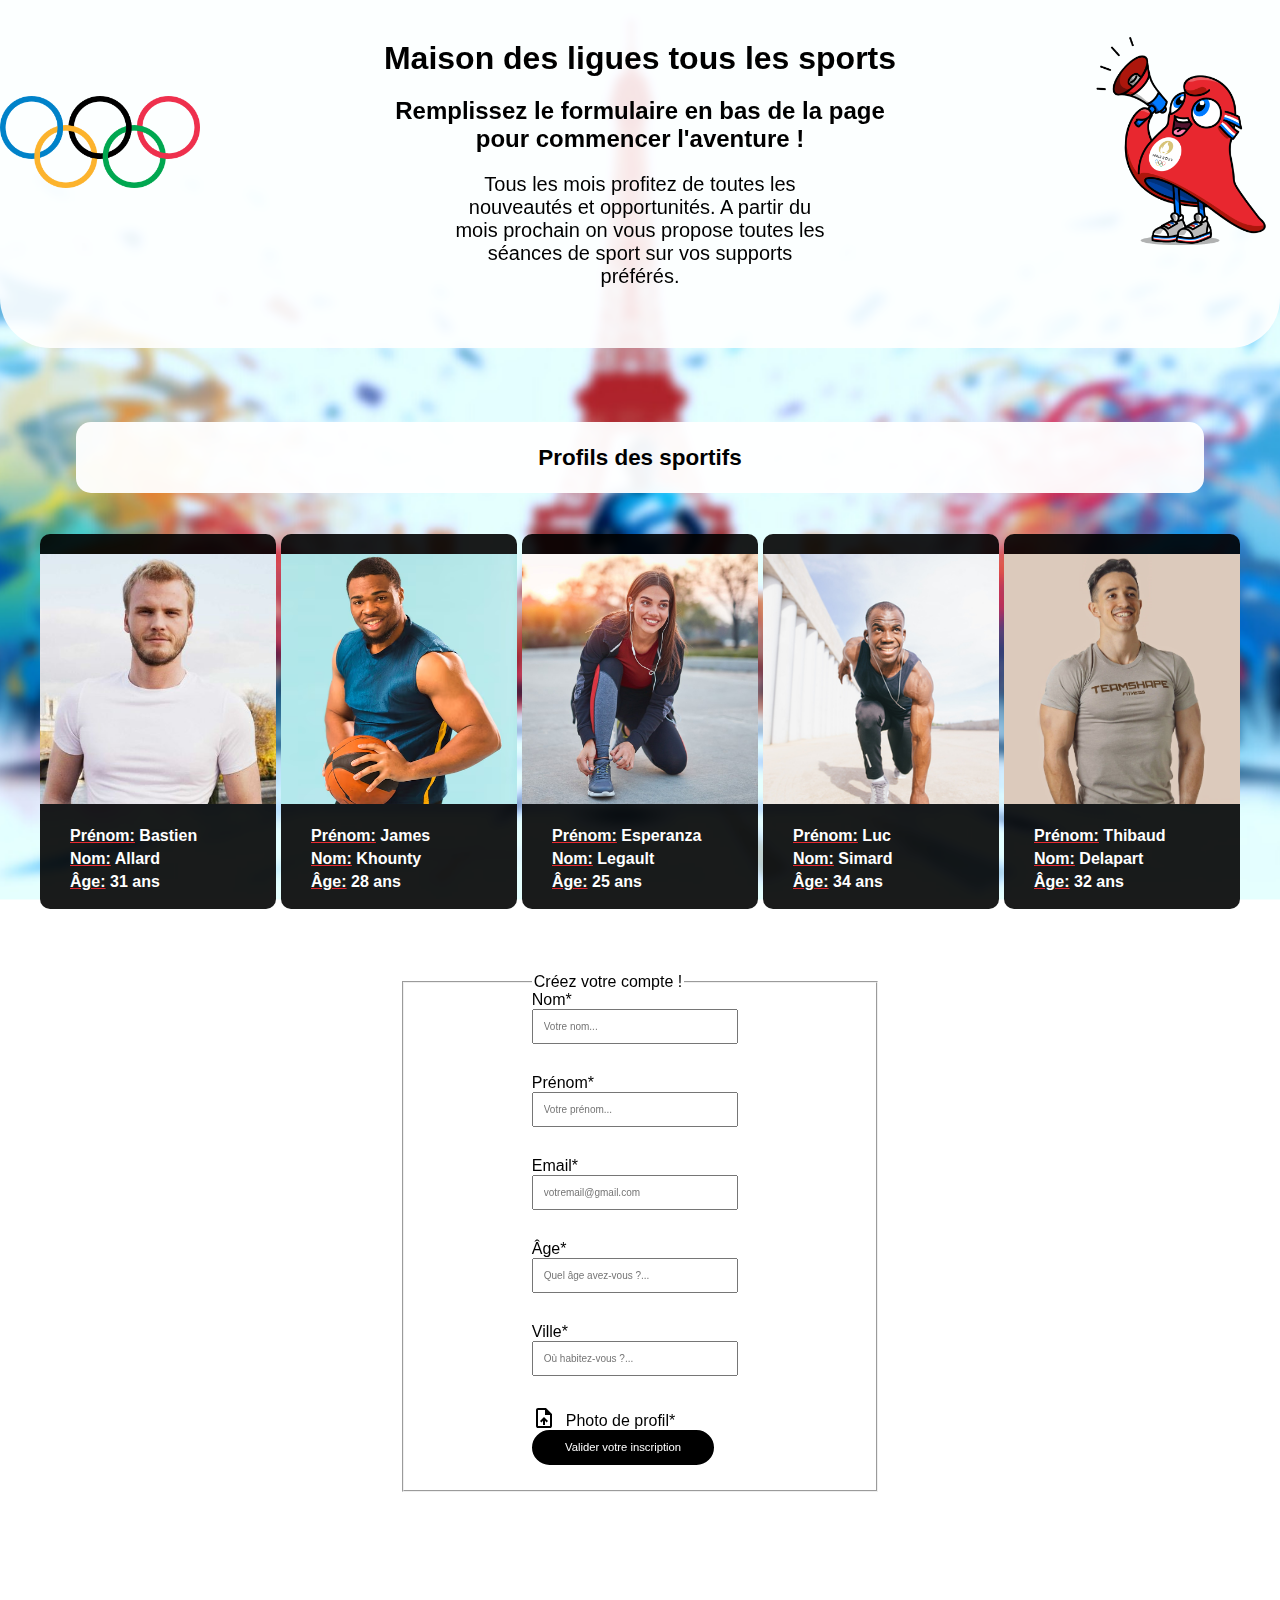
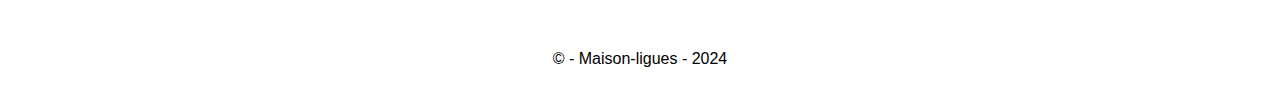
==== inscription.html @ 3a004d64 "logo added + underline + btn scroll" ====
<!DOCTYPE html>
<html lang="fr">

<head>
    <meta charset="UTF-8">
    <meta name="viewport" content="width=device-width, initial-scale=1.0">
    <link rel="icon" type="image/png" href="./asset/torche.png">
    <link href="https://unpkg.com/aos@2.3.1/dist/aos.css" rel="stylesheet">
    <link rel="stylesheet"
        href="https://fonts.googleapis.com/css2?family=Material+Symbols+Outlined:opsz,wght,FILL,GRAD@24,400,0,0" />
    <link rel="stylesheet" href="./css/main.css">
    <title>Maison des Ligues</title>
</head>

<body>

    <header>

        <div class="header-left">
            <img src="./asset/logojo.png" alt="logo jo" loading="lazy">
        </div>
        <div class="header-center">
        <h1 data-aos="fade-down">Maison des ligues tous les sports</h1>
        <h2 data-aos="fade-down">Remplissez le formulaire en bas de la page pour commencer l'aventure !</h2>
        <p data-aos="fade-down" class="prestext">Tous les mois profitez de toutes les nouveautés et opportunités. A
            partir du mois
            prochain on vous propose toutes les séances de sport sur vos supports préférés.</p>
        </div>

        <div class="header-right">
            <img src="./asset/mascotte.png" alt="logo jo" loading="lazy">
        </div>

    </header>

    <main>

        <section>

            <div class="section-title">
                <h3>Profils des sportifs</h3>
            </div>

            <figure>
                <img src="./asset/exemple13.jpg" alt="ATHLETISME" loading="lazy">
                <figcaption>
                    <p class="content_txt">
                        <span>Prénom:</span> Bastien<br>
                        <span>Nom:</span> Allard<br>
                        <span>Âge:</span> 31 ans<br>
                    </p>
                </figcaption>
            </figure>

            <figure>
                <img src="./asset/exemple14.jpg" alt="BADMINTON" loading="lazy">
                <figcaption>
                    <p class="content_txt">
                        <span>Prénom:</span> James<br>
                        <span>Nom:</span> Khounty<br>
                        <span>Âge:</span> 28 ans<br>
                    </p>
                </figcaption>
            </figure>

            <figure>
                <img src="./asset/exemple11.jpg" alt="BASKETBALL" loading="lazy">
                <figcaption>
                    <p class="content_txt">
                        <span>Prénom:</span> Esperanza<br>
                        <span>Nom:</span> Legault<br>
                        <span>Âge:</span> 25 ans<br>
                    </p>
                </figcaption>
            </figure>

            <figure>
                <img src="./asset/exemple4.jpg" alt="BMX FREESTYLE" loading="lazy">
                <figcaption>
                    <p class="content_txt">
                        <span>Prénom:</span> Luc<br>
                        <span>Nom:</span> Simard<br>
                        <span>Âge:</span> 34 ans<br>
                    </p>
                </figcaption>
            </figure>

            <figure>
                <img src="./asset/exemple10.jpg" alt="BOXE" loading="lazy">
                <figcaption>
                    <p class="content_txt">
                        <span>Prénom:</span> Thibaud<br>
                        <span>Nom:</span> Delapart<br>
                        <span>Âge:</span> 32 ans<br>
                    </p>
                </figcaption>
            </figure>

        </section>

        <fieldset id="inscription">
            <legend>Créez votre compte !</legend>
            <form method="post">

                <label for="nom">Nom*</label> <br>
                <input type="text" id="nom" name="nom" placeholder="Votre nom..." aria-required="true"> <br>

                <label for="prenom">Prénom*</label> <br>
                <input type="text" id="prenom" name="prenom" placeholder="Votre prénom..." aria-required="true"> <br>

                <label for="email">Email*</label> <br>
                <input type="text" id="email" name="login" placeholder="votremail@gmail.com" aria-required="true"> <br>

                <label for="age">Âge*</label> <br>
                <input type="number" id="age" name="age" placeholder="Quel âge avez-vous ?..." aria-required="true">
                <br>

                <label for="ville">Ville*</label> <br>
                <input type="text" id="ville" name="ville" placeholder="Où habitez-vous ?..." aria-required="true"> <br>

                <label for="photo">
                    <span class="material-symbols-outlined">
                        upload_file
                    </span>Photo de profil*</label><br>
                <input type="file" id="photo" name="photo" accept="image/*" required>

                <input type="submit" id="submit" value="Valider votre inscription" aria-label="Valider">

            </form>
        </fieldset>

    </main>

    <footer>
        &copy; - Maison-ligues - 2024
    </footer>

    <script src="js/app.js"></script>
    <script src="https://unpkg.com/aos@2.3.1/dist/aos.js"></script>
    <script>
        AOS.init();
    </script>
</body>

</html>
---- css/main.css ----
@import url('https://fonts.googleapis.com/css2?family=Bebas+Neue&family=Koulen&family=Lato&family=Nunito&family=Playfair+Display:ital@1&family=Prata&family=Raleway:ital,wght@1,100&family=Roboto&family=Roboto+Condensed&family=Teko&display=swap');

* {
    scroll-behavior: smooth;
}

html {
    font-size: 62.5%;
}

body {
    margin: 0;
    padding: 0;
    font: 1.6rem sans-serif;
    background: url(../asset/bground.png) no-repeat fixed;
    background-size: cover;
    background-position: center;
}

main {
    display: flex;
    flex-direction: column;
    align-items: center;
}

header {
    display: flex;
    align-items: center;
    justify-content: space-between;
    margin-bottom: 3%;
    padding-bottom: 6rem;
    background-color: #ffffffe1;
    border-bottom-left-radius: 5rem;
    border-bottom-right-radius: 5rem;
}

.header-left, .header-right {
    flex: 0 0 auto;
}

.header-center {
    flex-grow: 1;
    text-align: center;
}

.header-left img, .header-right img {
    width: 200px;
}

h1 {
    max-width: 100%;
    margin: 0 15% 0 15%;
    padding: 4rem 0 0 0;
    text-align: center;
}

h2 {
    display: flex;
    justify-content: center;
    text-align: center;
    margin-left: 21%;
    margin-right: 21%;
    border-radius: 0.125rem;
}

h3 {
    text-align: center;
}

a {
    text-decoration: none;
}

.prestext {
    display: flex;
    justify-content: center;
    text-align: center;
    font-size: 2rem;
    border-radius: 0.125rem;
    margin: 0 28% 0 28%;
}

section {
    max-width: 120rem;
    display: grid;
    grid-template-columns: repeat(5, 1fr);
    gap: .5rem;
}

.section-title {
    grid-column: 1 / -1;
    text-align: left;
    margin: 3%;
    font-size: larger;
    border-radius: 15px;
    background-color: #fffffff3;
}

section img {
    display: inline-block;
    height: 25rem;
    width: 100%;
    margin: 0 auto;
    object-fit: cover;
}

figure span {
    text-decoration: underline rgb(232, 39, 47);
    line-height: 2.3rem;
}

figure {
    display: inline-block;
    max-width: 100%;
    background-color: rgba(0, 0, 0, 0.896);
    border-radius: 1rem;
    padding-top: 2rem;
    margin: 0;
}

.content_txt {
    text-align: left;
    margin-left: 3rem;
    color: #fff;
    font-weight: bolder;
}

.btn {
    font-family: Roboto, sans-serif;
    font-weight: 600;
    font-size: 2rem;
    color: #fff;
    background-color: #000000;
    padding: 1rem 2.188rem;
    margin: 5% 5%;
    border: solid #000000 2px;
    box-shadow: none;
    border-radius: 3.125rem;
    transition: 998ms;
    transform: translateY(0);
    display: flex;
    flex-direction: row-reverse;
    align-items: center;
    font-weight: normal;
    line-height: 1.8rem;
}

.btn img {
    width: 3rem;
    margin-left: 0px;
    margin-right: 0.188rem;
    flex-direction: row-reverse;
}

.btn:hover {
    transition: 998ms;
    padding: 1rem 3.125rem;
    transform: translateY(-0px);
    background-color: #000000;
    color: #ffffff;
    border: solid 2px #000000;
}

fieldset#inscription {
    backdrop-filter: blur(1rem);
    max-width: 50rem;
    margin: 5% 0 10% 0;
    padding: 0 15% 2% 10%;
    display: grid;
}

fieldset#inscription input[type="text"],
fieldset#inscription input[type="number"] {
    width: 100%;
    padding: 1rem;
    margin: 0 0 3rem 0;
    font-size: 1rem;
}

.material-symbols-outlined {
    vertical-align: -.4rem;
    margin-right: 1rem;
}

input[type=file] {
    display: none;
}

fieldset#inscription input[type="submit"] {
    width: auto;
    padding: 0.938rem 3.125rem;
    font-size: 1.125rem;
    background-color: #000000;
    color: #ffffff;
    border: solid 2px #000000;
    border-radius: 3.125rem;
    cursor: pointer;
    transition: all 0.3s ease;
}

fieldset#inscription input[type="submit"]:hover {
    background-color: #ffffff;
    color: #000000;
}

.scroll_btn {
    background-color: rgb(232, 39, 47);
    position: fixed;
    align-items: center;
    display: flex;
    justify-content: center;
    height: 4rem;
    width: 4rem;
    border-radius: 50%;
    right: 2rem;
    bottom: 2rem;
    box-shadow: 0 0.5rem 0 0 #00000015;
}

footer {
    text-align: center;
    padding: 3rem 0 3rem 0;
    background-color: #ffffffc3;
}
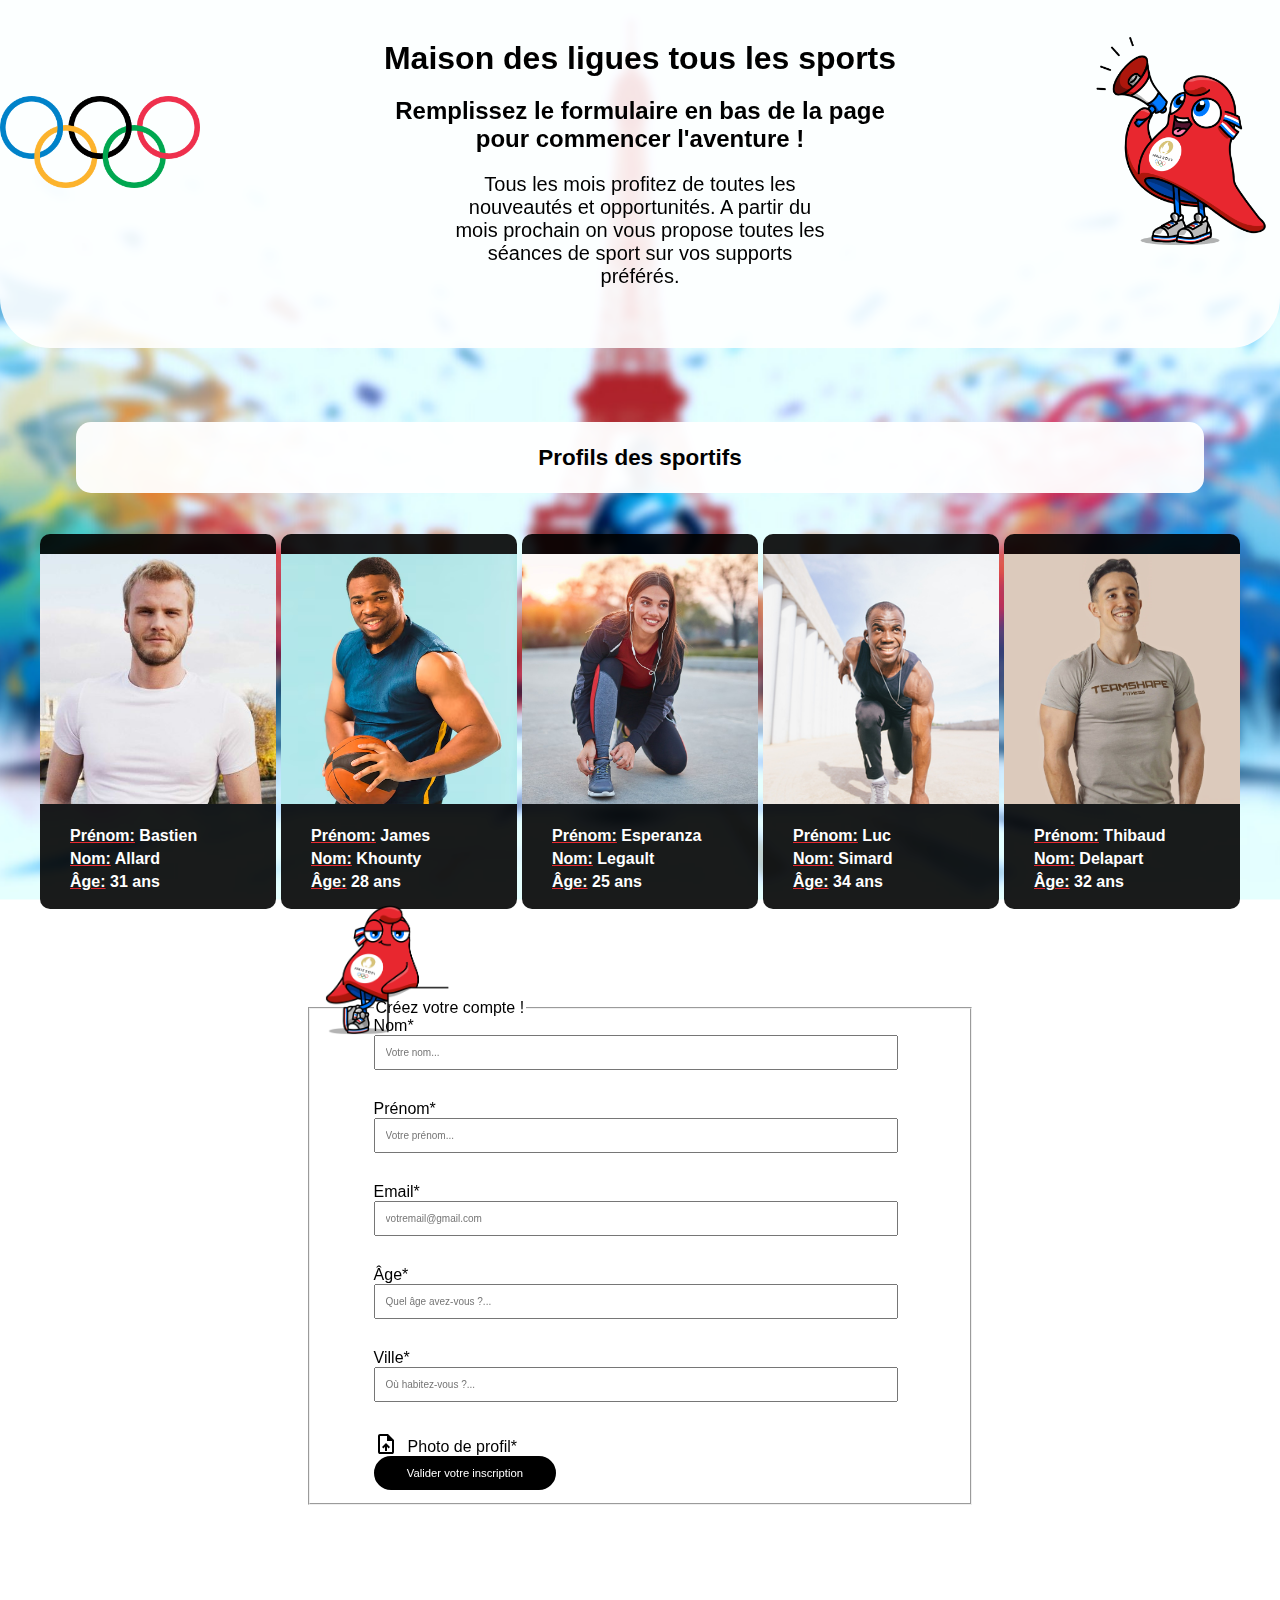
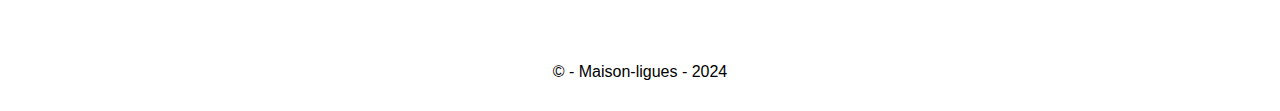
==== commit dab10a2f: "fade fix + img added form" ====
--- a/inscription.html
+++ b/inscription.html
@@ -16,7 +16,7 @@
 
     <header>
 
-        <div class="header-left">
+        <div data-aos="fade-right" class="header-left">
             <img src="./asset/logojo.png" alt="logo jo" loading="lazy">
         </div>
         <div class="header-center">
@@ -27,7 +27,7 @@
             prochain on vous propose toutes les séances de sport sur vos supports préférés.</p>
         </div>
 
-        <div class="header-right">
+        <div data-aos="fade-left" class="header-right">
             <img src="./asset/mascotte.png" alt="logo jo" loading="lazy">
         </div>
 
@@ -97,7 +97,7 @@
             </figure>
 
         </section>
-
+        <img class="corner-image" src="./asset/mascotte_angle.png" alt="mascotte angle" loading="lazy">
         <fieldset id="inscription">
             <legend>Créez votre compte !</legend>
             <form method="post">
--- a/css/main.css
+++ b/css/main.css
@@ -6,6 +6,7 @@
 
 html {
     font-size: 62.5%;
+    overflow-x:hidden; 
 }
 
 body {
@@ -152,6 +153,14 @@
     flex-direction: row-reverse;
 }
 
+.corner-image {
+    width: 22%;
+    position: absolute;
+    top: 89.1rem;
+    left: 24.6rem;
+    z-index: 1;
+}
+
 .btn:hover {
     transition: 998ms;
     padding: 1rem 3.125rem;
@@ -161,11 +170,15 @@
     border: solid 2px #000000;
 }
 
+form {
+    width: 50rem;
+}
+
 fieldset#inscription {
     backdrop-filter: blur(1rem);
-    max-width: 50rem;
-    margin: 5% 0 10% 0;
-    padding: 0 15% 2% 10%;
+    width: 52rem;
+    margin: 7% 0 10% 0;
+    padding: 0 6% 1% 5%;
     display: grid;
 }
 
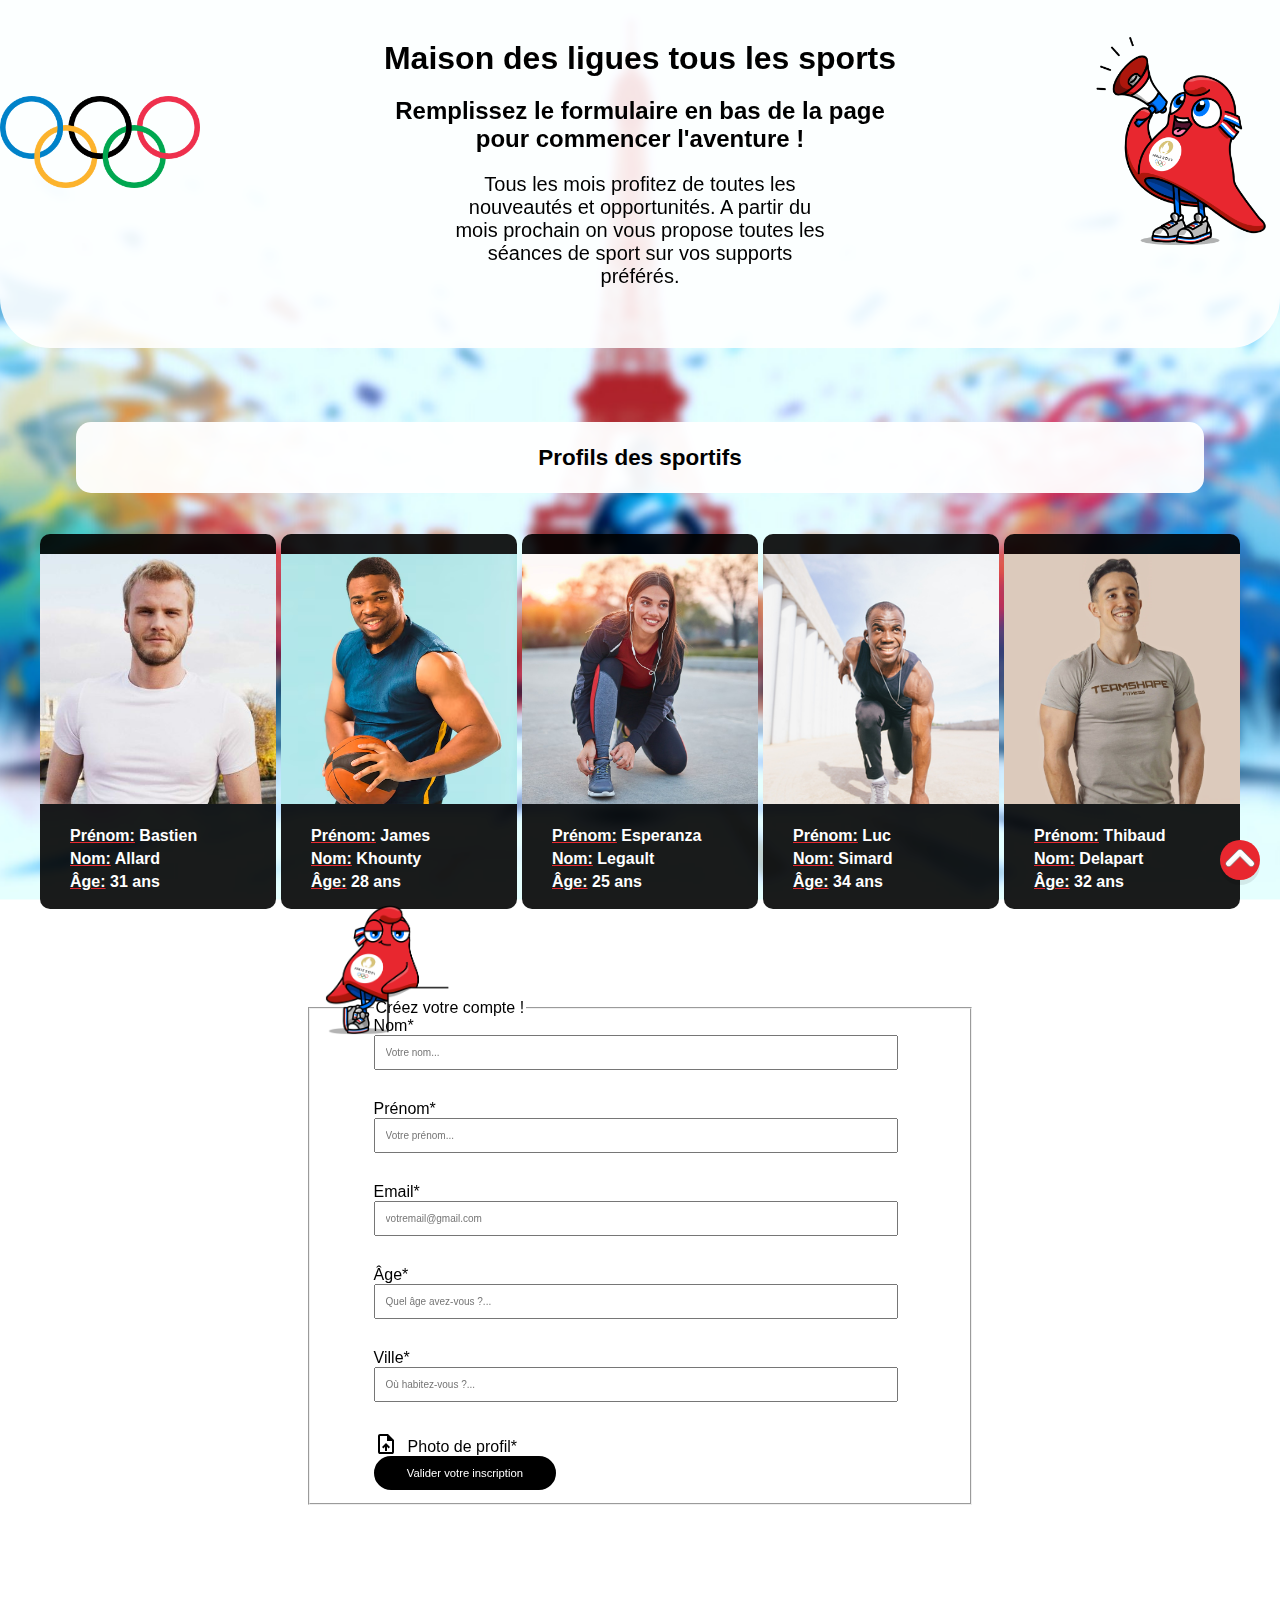
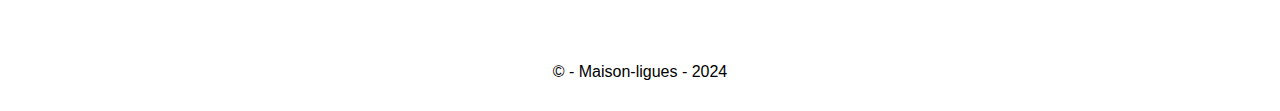
==== commit 0cd1925e: "btn scroll added in inscription.html" ====
--- a/inscription.html
+++ b/inscription.html
@@ -32,6 +32,12 @@
         </div>
 
     </header>
+
+    <div class="scroll_btn">
+
+        <a href="#"><img src="./asset/arrow_up.png" alt="scroll button" loading="lazy"></a>
+    
+    </div>
 
     <main>
 
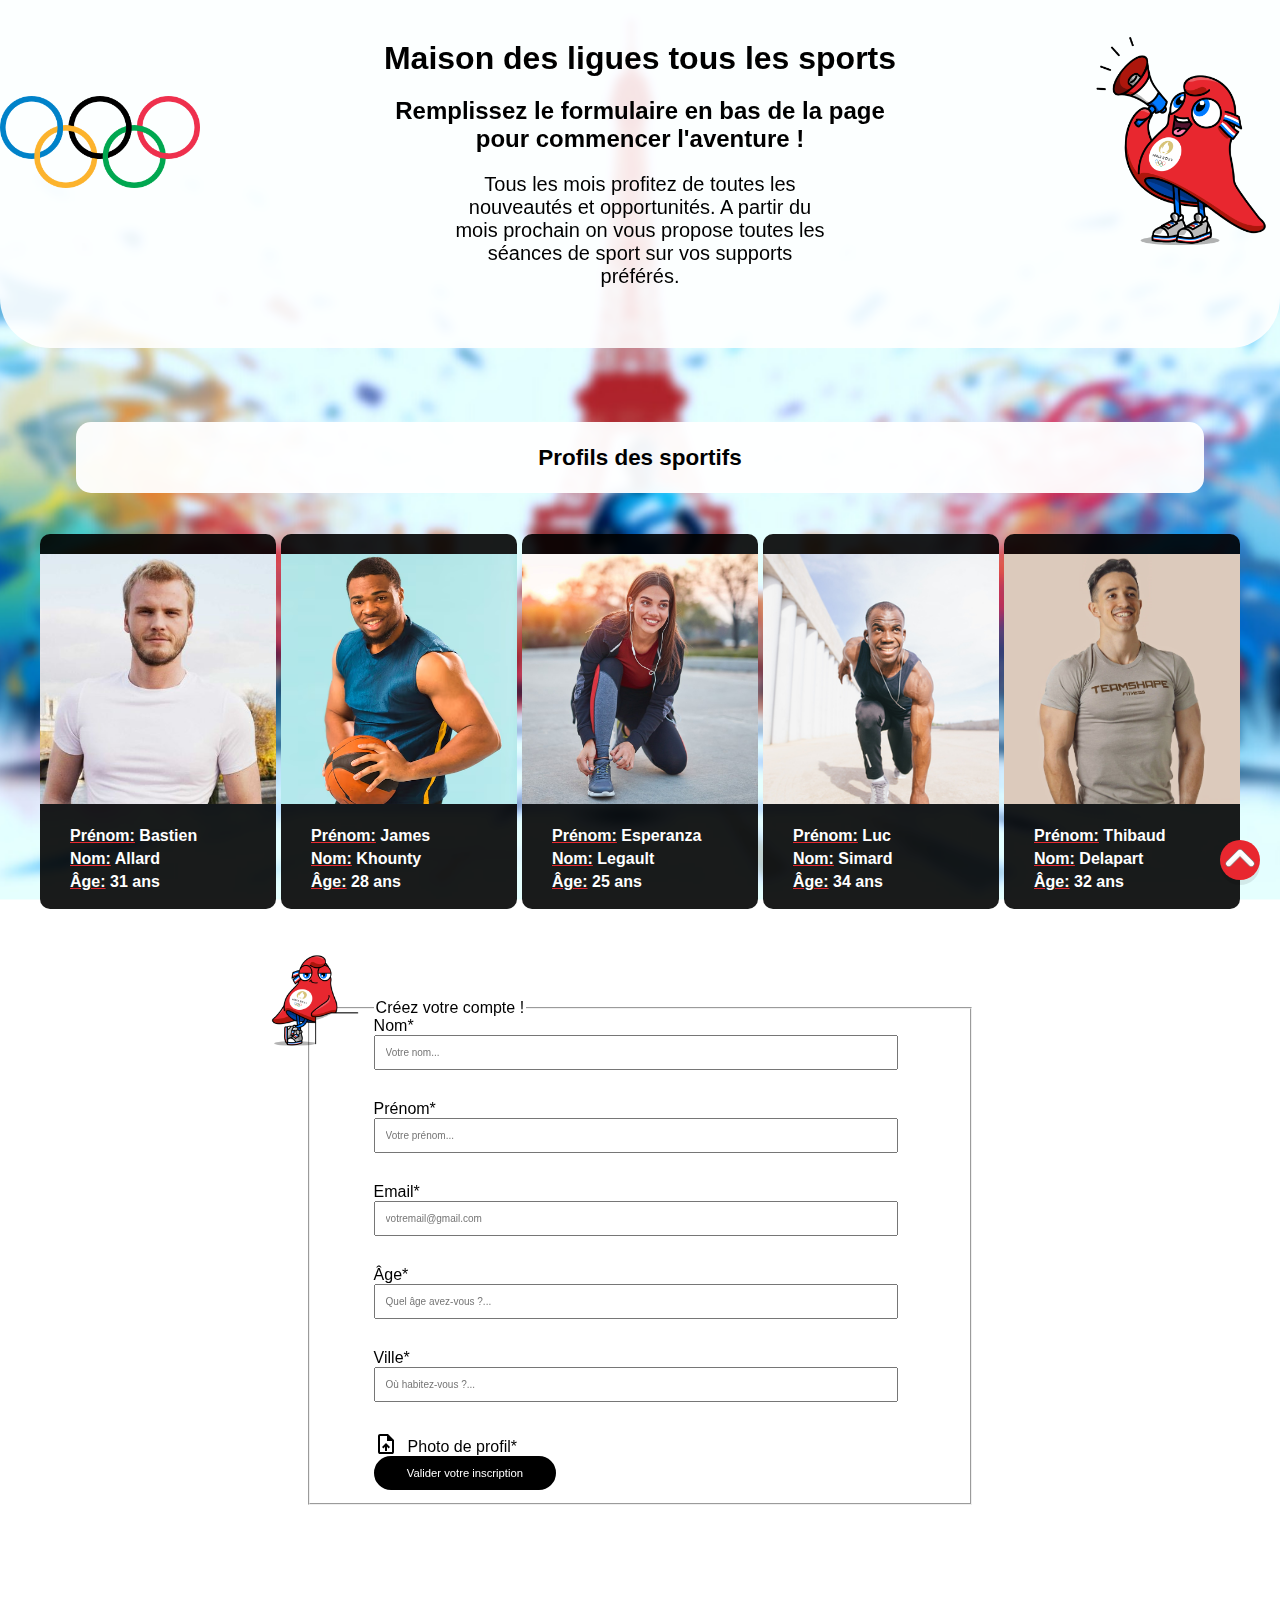
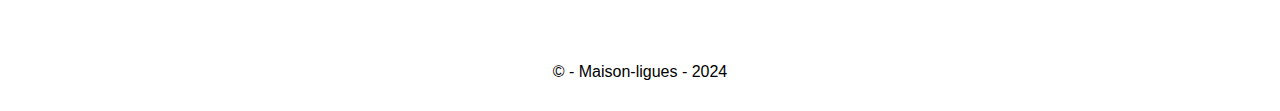
==== commit a1845865: "img corner" ====
--- a/inscription.html
+++ b/inscription.html
@@ -19,6 +19,7 @@
         <div data-aos="fade-right" class="header-left">
             <img src="./asset/logojo.png" alt="logo jo" loading="lazy">
         </div>
+        
         <div class="header-center">
         <h1 data-aos="fade-down">Maison des ligues tous les sports</h1>
         <h2 data-aos="fade-down">Remplissez le formulaire en bas de la page pour commencer l'aventure !</h2>
@@ -103,8 +104,9 @@
             </figure>
 
         </section>
-        <img class="corner-image" src="./asset/mascotte_angle.png" alt="mascotte angle" loading="lazy">
+       
         <fieldset id="inscription">
+            <img class="corner-image" src="./asset/mascotte_angle.png" alt="mascotte angle" loading="lazy">
             <legend>Créez votre compte !</legend>
             <form method="post">
 
--- a/css/main.css
+++ b/css/main.css
@@ -154,10 +154,10 @@
 }
 
 .corner-image {
-    width: 22%;
+    width: 30%;
     position: absolute;
-    top: 89.1rem;
-    left: 24.6rem;
+    top: -72px;
+    left: -94px;
     z-index: 1;
 }
 
@@ -171,9 +171,11 @@
 }
 
 form {
-    width: 50rem;
-}
-
+    max-width: 50rem;
+}
+fieldset{
+    position: relative;
+}
 fieldset#inscription {
     backdrop-filter: blur(1rem);
     width: 52rem;
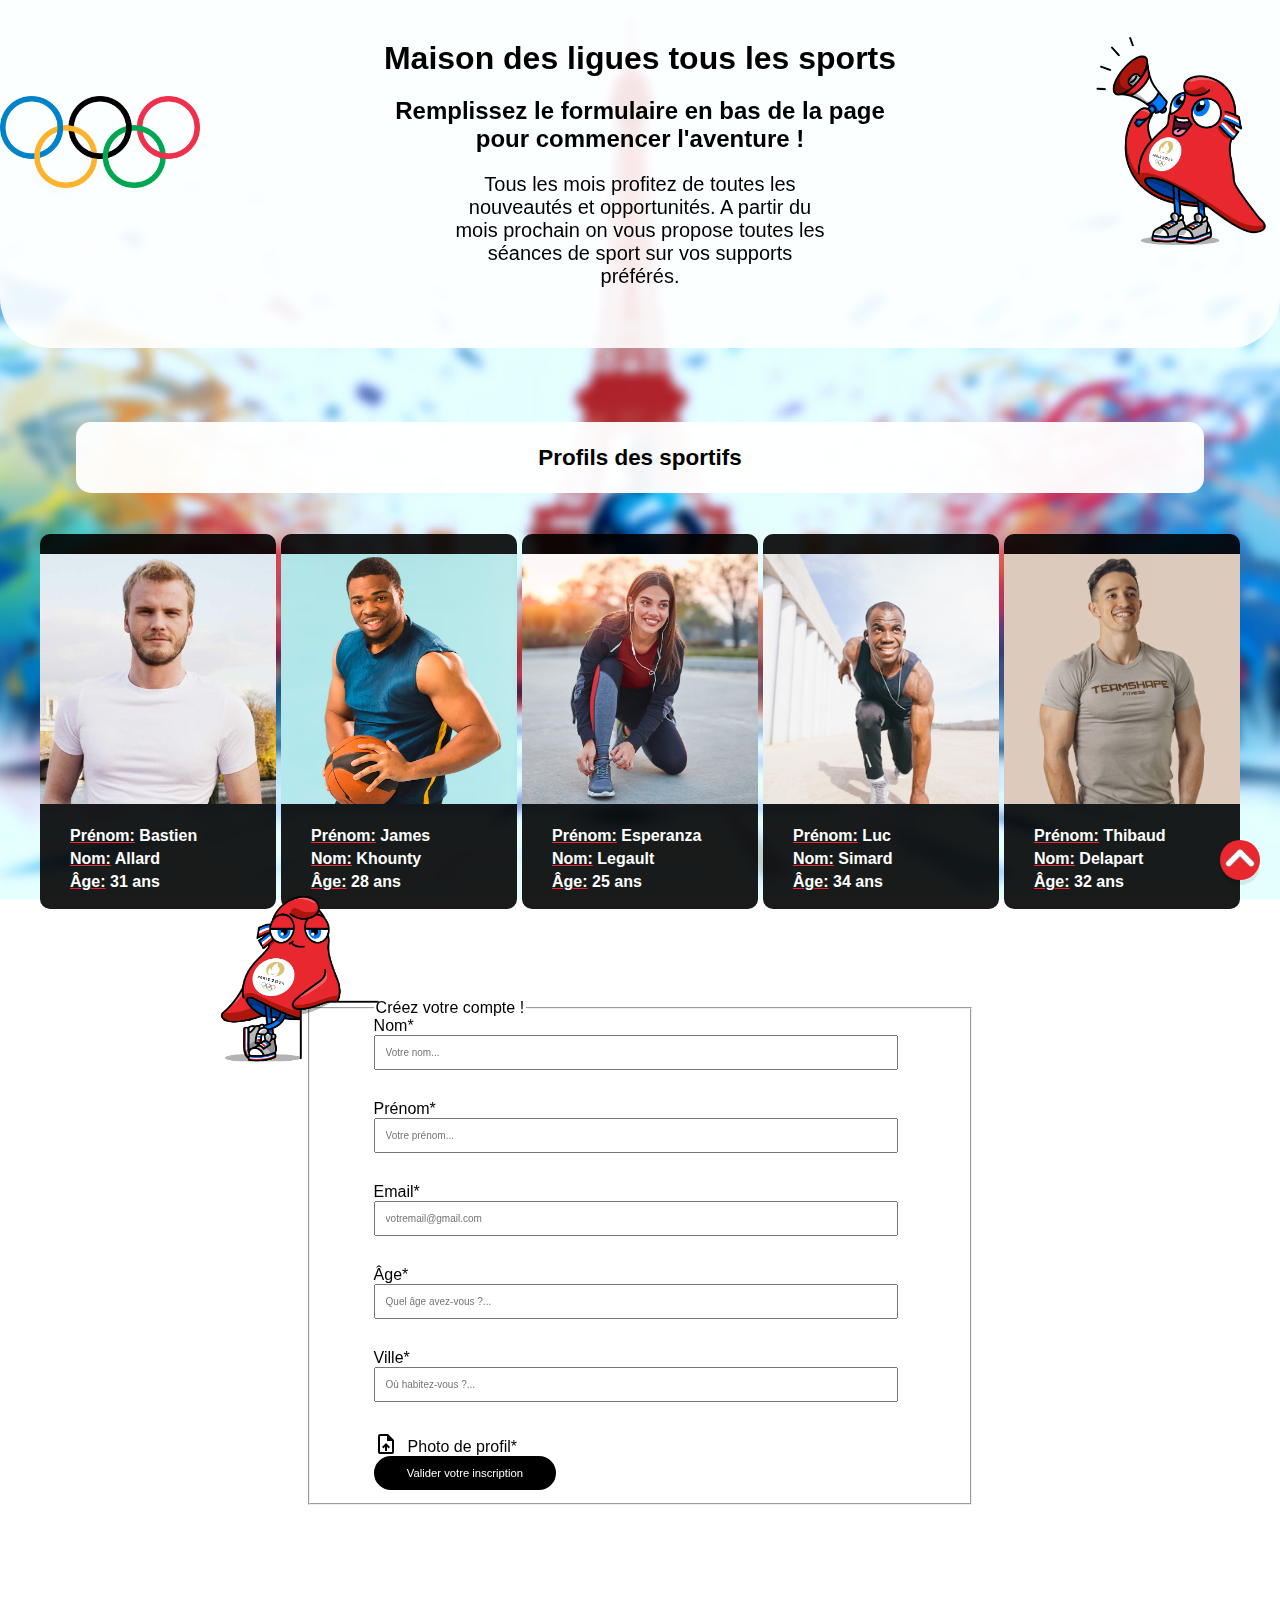
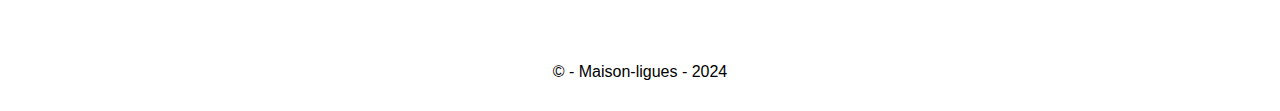
==== commit 1e1c30eb: "fix error w3c + change name Valentina" ====
--- a/inscription.html
+++ b/inscription.html
@@ -106,8 +106,9 @@
         </section>
        
         <fieldset id="inscription">
+            
+            <legend>Créez votre compte !</legend>
             <img class="corner-image" src="./asset/mascotte_angle.png" alt="mascotte angle" loading="lazy">
-            <legend>Créez votre compte !</legend>
             <form method="post">
 
                 <label for="nom">Nom*</label> <br>
--- a/css/main.css
+++ b/css/main.css
@@ -154,10 +154,10 @@
 }
 
 .corner-image {
-    width: 30%;
+    width: 55%;
     position: absolute;
-    top: -72px;
-    left: -94px;
+    top: -140px;
+    left: -192px;
     z-index: 1;
 }
 
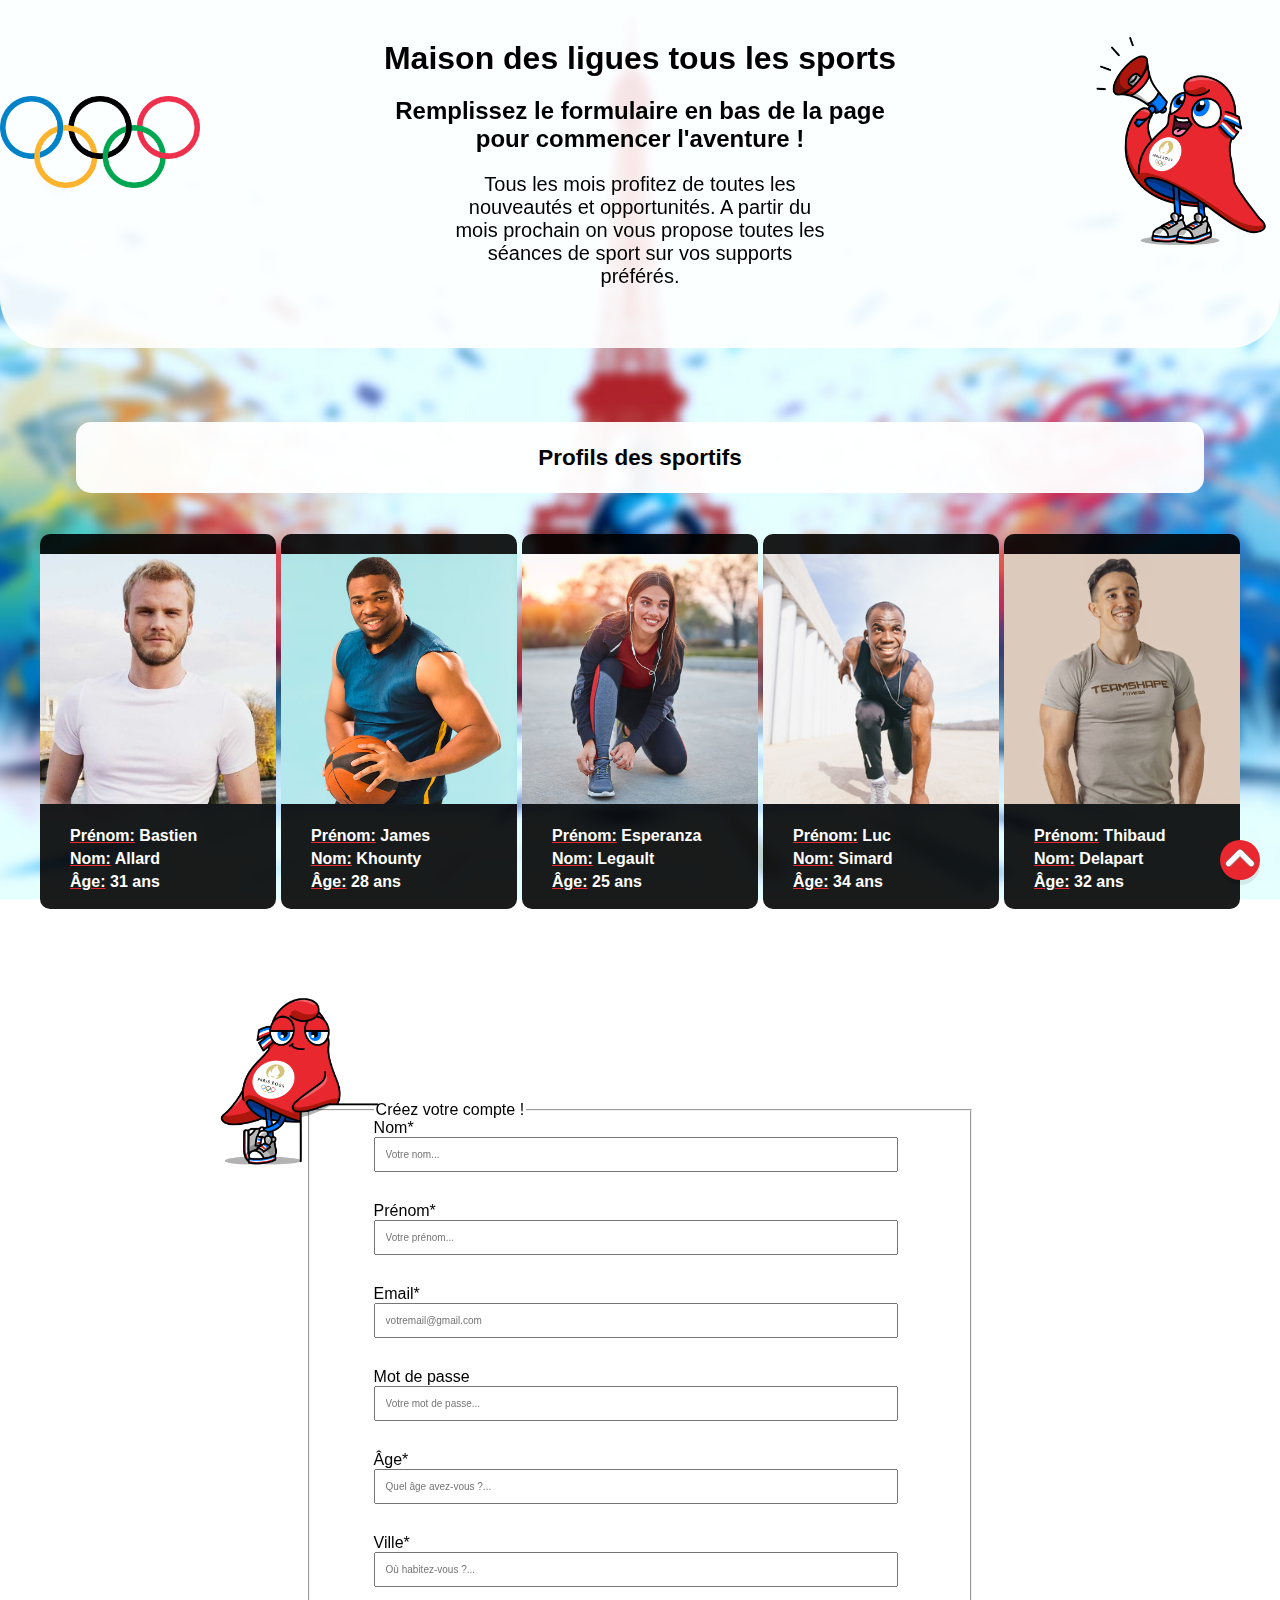
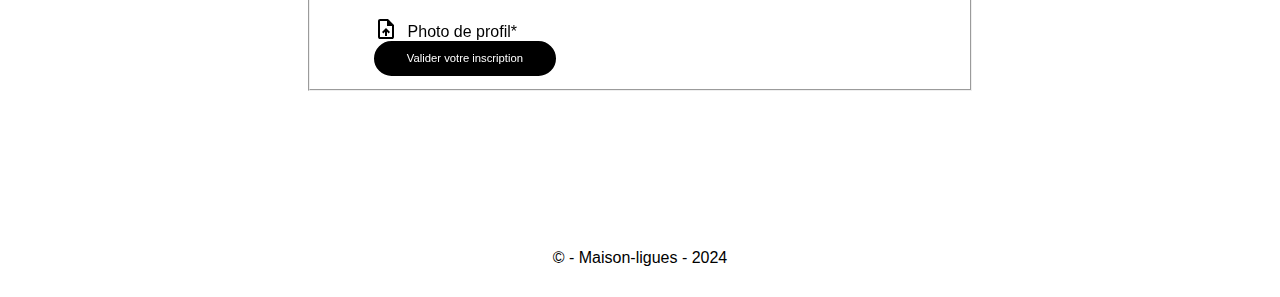
==== commit 37e33d26: "pages" ====
--- a/inscription.html
+++ b/inscription.html
@@ -14,7 +14,7 @@
 
 <body>
 
-    <header>
+    <header class="header-principal">
 
         <div data-aos="fade-right" class="header-left">
             <img src="./asset/logojo.png" alt="logo jo" loading="lazy">
@@ -120,6 +120,9 @@
                 <label for="email">Email*</label> <br>
                 <input type="text" id="email" name="login" placeholder="votremail@gmail.com" aria-required="true"> <br>
 
+                <label for="password">Mot de passe</label> <br>
+                <input type="text" id="password" name="password" placeholder="Votre mot de passe..." aria-required="true"> <br>
+
                 <label for="age">Âge*</label> <br>
                 <input type="number" id="age" name="age" placeholder="Quel âge avez-vous ?..." aria-required="true">
                 <br>
--- a/css/main.css
+++ b/css/main.css
@@ -24,7 +24,7 @@
     align-items: center;
 }
 
-header {
+.header-principal {
     display: flex;
     align-items: center;
     justify-content: space-between;
@@ -46,6 +46,15 @@
 
 .header-left img, .header-right img {
     width: 200px;
+}
+
+.header-connection {
+    display: flex;
+    align-items: center;
+    justify-content: space-between;
+    background-color: #ffffffe1;
+    border-bottom-left-radius: 5rem;
+    border-bottom-right-radius: 5rem;
 }
 
 h1 {
@@ -105,11 +114,6 @@
     object-fit: cover;
 }
 
-figure span {
-    text-decoration: underline rgb(232, 39, 47);
-    line-height: 2.3rem;
-}
-
 figure {
     display: inline-block;
     max-width: 100%;
@@ -117,6 +121,11 @@
     border-radius: 1rem;
     padding-top: 2rem;
     margin: 0;
+}
+
+figure span {
+    text-decoration: underline rgb(232, 39, 47);
+    line-height: 2.3rem;
 }
 
 .content_txt {
@@ -176,10 +185,15 @@
 fieldset{
     position: relative;
 }
+
+fieldset#inscription-user {
+    
+}
+
 fieldset#inscription {
     backdrop-filter: blur(1rem);
     width: 52rem;
-    margin: 7% 0 10% 0;
+    margin: 15% 0 10% 0;
     padding: 0 6% 1% 5%;
     display: grid;
 }
@@ -236,4 +250,6 @@
     text-align: center;
     padding: 3rem 0 3rem 0;
     background-color: #ffffffc3;
+    border-top-left-radius: 50%;
+    border-top-right-radius: 50%;
 }